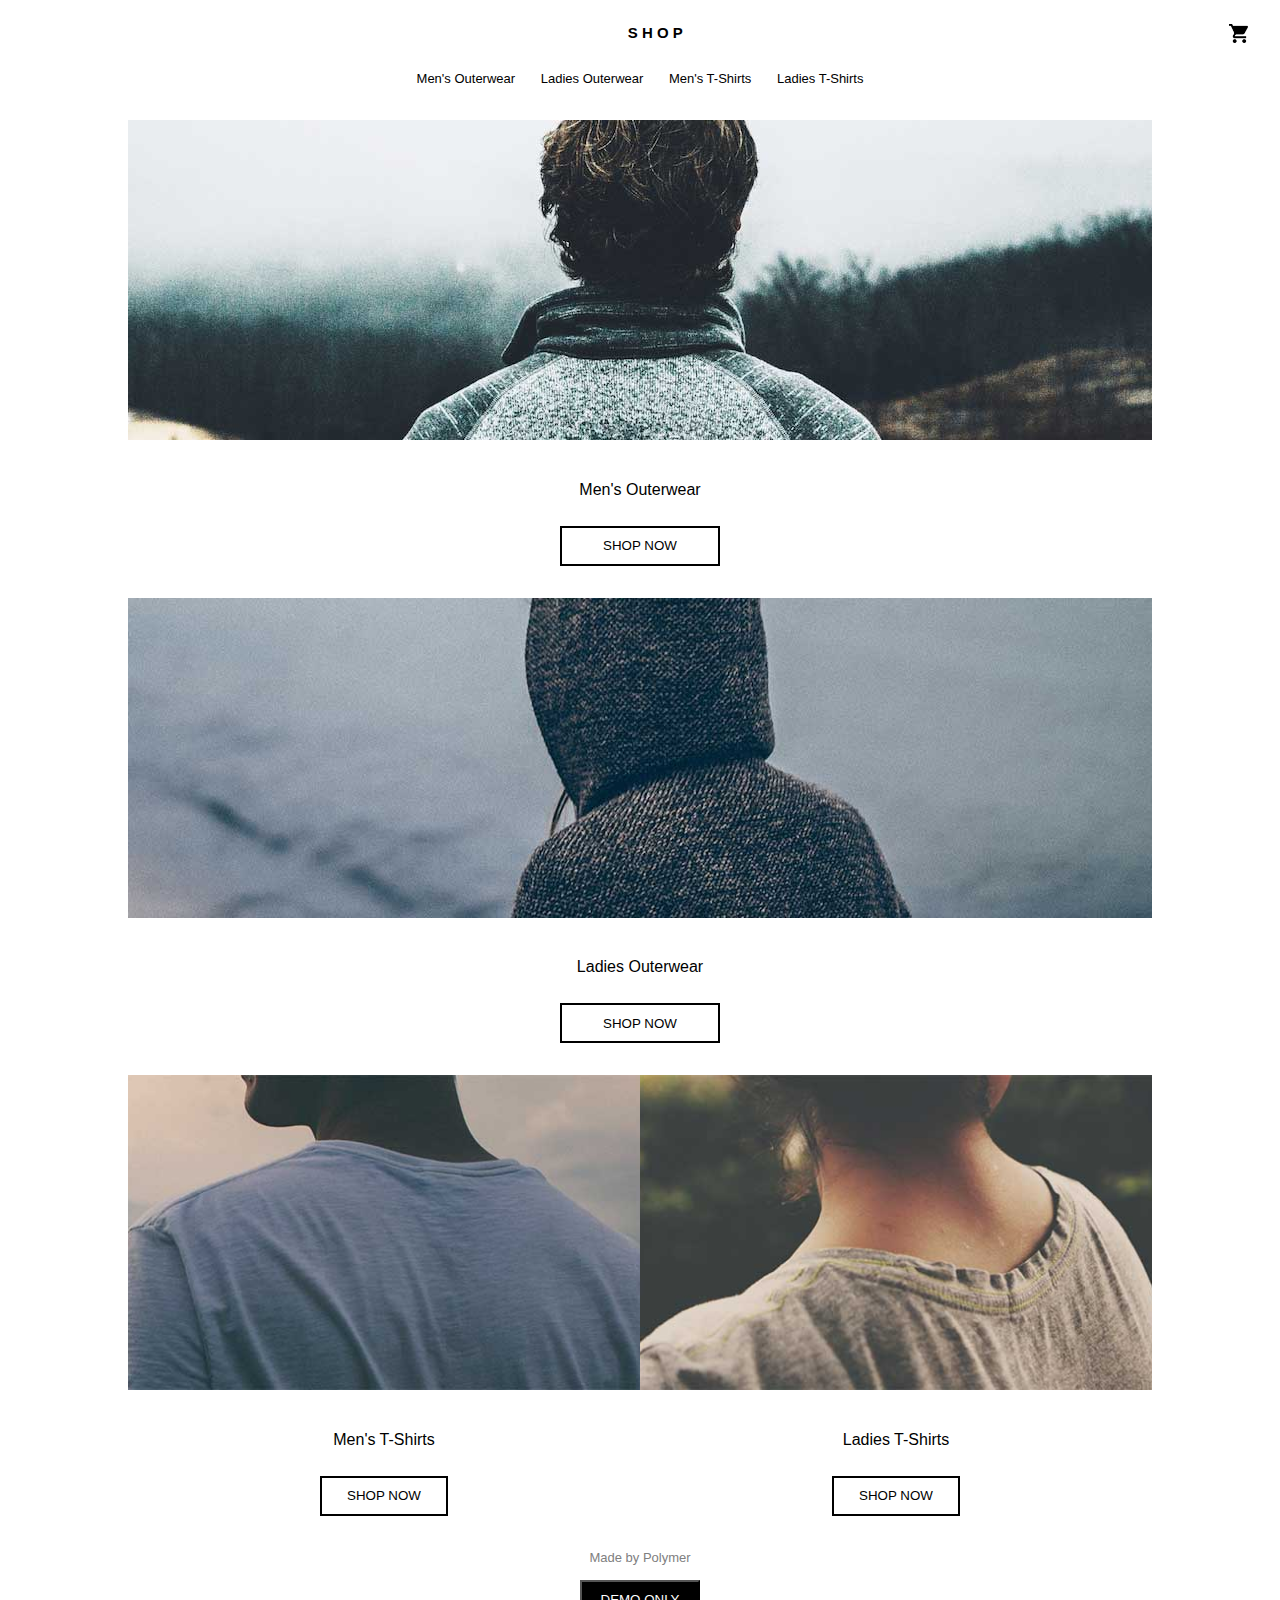
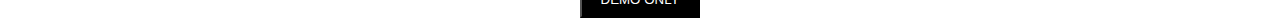
==== index.html @ fda77e6b "added index.html2nd time" ====
<!DOCTYPE html>
<html lang="en">
<head>
    <meta charset="UTF-8">
    <meta name="viewport" content="width=device-width, initial-scale=1.0">
    <link rel="stylesheet" href="../CSS/style.css"/>
    <title>Home-Page</title>
</head>
<body> 
    <div class="outer-container">
        <header class="heading"> 
            <!-- Three-line icon acting as a toggle button -->
            <div class="three-line" id="menu-toggle">
                <img class="three-line-img" src="../Image/three-line.png" alt="three-line icon">
            </div>
            <!-- Header Content -->
            <div class="heading-cart">
                <a href="../HTML/home-page.html" class="image-link">
                <h3 class="shop-heading">S H O P</h3></a> 
                <a href="../HTML/cart-page.html" class="image-link">
                <img class="cart-img" src="../Image/cart.png" alt="cart icon"/></a>
            </div>
        </header> 

        <!-- Sidebar menu -->
        <div class="sidebar" id="sidebar">
            <ul class="item-list-sidebar">
                <a href="../HTML/item-page.html" class="image-link">
                <li>Men's Outerwear</li></a>
                <a href="../HTML/ladies-item-page.html" class="image-link">
                <li>Ladies Outerwear</li></a>
                <a href="../HTML/men-tshirt-item.html" class="image-link">
                <li>Men's T-Shirts</li></a>
                <a href="../HTML/item-page.html" class="image-link">
                <li>Ladies T-Shirts</li></a>
            </ul>
        </div>

         <!-- Overlay that closes the sidebar when clicked -->
         <div class="sidebar-overlay" id="sidebar-overlay"></div>

        <!-- Main Container -->
    <div class="main-container"> 
        
        <div id="scroll-item">
            <ul class="item-list">
                <a href="../HTML/item-page.html" class="image-link">
                    <li>Men's Outerwear</li></a>
                    <a href="../HTML/ladies-item-page.html" class="image-link">
                    <li>Ladies Outerwear</li></a>
                    <a href="../HTML/men-tshirt-item.html" class="image-link">
                    <li>Men's T-Shirts</li></a>
                    <a href="../HTML/item-page.html" class="image-link">
                    <li>Ladies T-Shirts</li></a>
            </ul>

        </div> 
        <!-- <img src="../Image/mens_outerwear.jpg" alt="men's outerwear"/> -->
        <a href="../HTML/item-page.html" class=" img-url" >
            <img src="../Image/mens_outerwear.jpg" alt="men's outerwear" class="home-image"/>
        </a>
        <p class="mens-heading">Men's Outerwear</p> 
        <div class="shop-button-div">
            <a href="../HTML/item-page.html" class="image-link">
            <button class="shop-button">SHOP NOW</button></a>
        </div>
        <!-- <img src="../Image/ladies_outerwear.png" alt="ladies outerwear" /> -->
        <a href="../HTML/ladies-item-page.html" class="img-url">
        <img src="../Image/ladies_outerwear.png" alt="ladies outerwear" class="home-image"/>
        </a>    
        <p class="mens-heading">Ladies Outerwear</p> 
        <div class="shop-button-div">
            <a href="../HTML/ladies-item-page.html" class="image-link">
            <button class="shop-button">SHOP NOW</button></a>
        </div> 
        <div class="t-shirt-div">
            <div class="Mens-tshirt">
                <a href="../HTML/item-page.html" class="img-url">
                <img  class="m-tshirt-img"src="../Image/Mens-tshirt.png" alt="men's tshirt" class="home-image"/>
                </a>
                <p class="mens-heading">Men's T-Shirts</p> 
                <div class="shop-button-div">
                    <a href="../HTML/men-tshirt-item.html" class="image-link">
                    <button class="shop-button">SHOP NOW</button></a>
                </div>
            </div>
            <div class="ladies-tshirt">
                <a href="../HTML/ladies-tshirt-item.html" class="img-url">
                <img class="l-tshirt-img" src="../Image/Ladies-tshirt.png" alt="ladies tshirt" class="home-image"/>
                <!-- <img class="l-tshirt-img" src="../Image/Ladies-tshirt.png" alt="ladies tshirt" /> -->
                </a>
                <p class="mens-heading">Ladies T-Shirts</p> 
                <div class="shop-button-div">
                    <a href="../HTML/ladies-tshirt-item.html" class="image-link">
                    <button class="shop-button">SHOP NOW</button></a>
                </div>
            </div>
        </div> 
        <p class="made-by">Made by Polymer</p> 
        <div class="demo-button-div">
            <a href="../HTML/item-page.html" class="image-link">
            <button class="demo-button">DEMO ONLY</button></a>
        </div>
        
        


    </div>
</div> 
<script src="../JS/Home-Page.js"></script>
    
</body>
</html>
---- CSS/style.css ----
*{
    box-sizing: border-box;
    margin: 0;
    padding: 0;
}
.outer-container{
    font-family: 'Roboto', 'Noto', sans-serif;
    min-height: 100vh;
    max-width: 100vw;
    overflow-x: hidden;
    object-fit: contain; 
}
.main-container{
    font-size: 13px;
    line-height: 1.5;
    display: flex;
    flex-direction: column;
    justify-content: center;
    align-items: center;
    object-fit: contain; 
    padding: 0;

}
.heading{
   
    color: black;
    display: flex;
    flex-direction: row;
    justify-content: space-between;
    font-size: 0.8rem;
    margin: 1.5rem 2rem  1rem ;
    margin-bottom: 1.4rem;
}

.three-line{
    width: 40vw;
    cursor: pointer;
    display: flex;
    align-items: center;
}
.heading-cart{
    width: 60vw;
    display: flex;
    flex-direction: row;
    justify-content: space-between;
}
.shop-heading{
    cursor: pointer;
}

.three-line-img{
    display: inline;
    width: 1.2rem;  
    height: 1.5rem; 
    margin-top: -0.2rem;
}
.cart-img{
    width:1.2rem;
    height: 1.2rem;
}
.item-list{
    display: none;
   
}
.mens-heading{
    margin-top: 2rem;
    font-size: 1rem;

}
.shop-button-div{
    margin-top: 1.5rem;
    margin-bottom: 2rem;
    cursor: pointer;
}
.demo-button-div{
    margin-top: 0.8rem;
}
.shop-button{
    width:10rem;
    height: 2.5rem;
    background-color: white;
    border: 2px solid black;
    cursor: pointer;
}
.demo-button{
    width:7.5rem;
    height: 2.4rem;
    color: white;
    background-color: black;

}
.t-shirt-div{
    display: flex;
    flex-direction: row;
    overflow: hidden; 
    margin: 0;
}
img{
    object-fit: cover;
    height: 35vh;
}

.Mens-tshirt{
    display: flex;
    flex-direction: column;
    text-align: center;
}
.ladies-tshirt{
    display: flex;
    flex-direction: column;
    text-align: center;

}
.Mens-tshirt button{
    width:8rem;
}
.ladies-tshirt button{
    width:8rem;
}
    
.m-tshirt-img{
    width:100%;
}
.l-tshirt-img{
    width:100%;
} 
.made-by{
    color: grey;
}
.sidebar {
    position: fixed;
    top: 0;
    left: -80vw; 
    width: 80vw; 
    height: 100vh;
    background-color:white;
    transition: left 0.3s ease;
    padding-top: 2rem;
    z-index: 2;
}

.sidebar .item-list-sidebar {
    display: flex;
    flex-direction: column;
    list-style: none;
    padding-left: 1rem;
    font-size: 0.8rem;
    color: grey;
    gap: 1rem;
}
.item-list-sidebar li{
    margin-bottom: 1.5rem;
}
.sidebar-overlay {
    display: none; 
    position: fixed;
    top: 0;
    left: 80vw; 
    width: 20vw; 
    height: 100vh;
    background-color: rgba(0, 0, 0, 0.5); 
    cursor: pointer;
    z-index: 1; 
}

.image-link {
    display: inline-block; 
    text-decoration: none; 
    color: black;
}
.product-image {
    width: 100%; 
    display: block; 
}
li{
    cursor: pointer;
}

@media (min-width: 321px) {
    
    .item-list {
        display: flex;
        flex-direction: row;
        list-style-type: none;
        gap: 2vw;
        margin-bottom: 2rem;
    }
    .three-line-img{
        display: none;
    }
    .three-line{
        width: 49vw;
    }
    .heading-cart{
        width: 51vw;
    }
    .t-shirt-div{
        width: 80%;
        .img-url {
      width: 100%;
    }
    }
    .Mens-tshirt, .ladies-tshirt {
        display: flex;
        flex-direction: column;
        text-align: center;
        flex: 1; /* Ensure both images take equal space */
    }
    .img-url{
        width:80%;
        img{
            width: 100%;
        }
    }
    .home-image {
        height: 320px;
        width: 80%;
      }
   
}
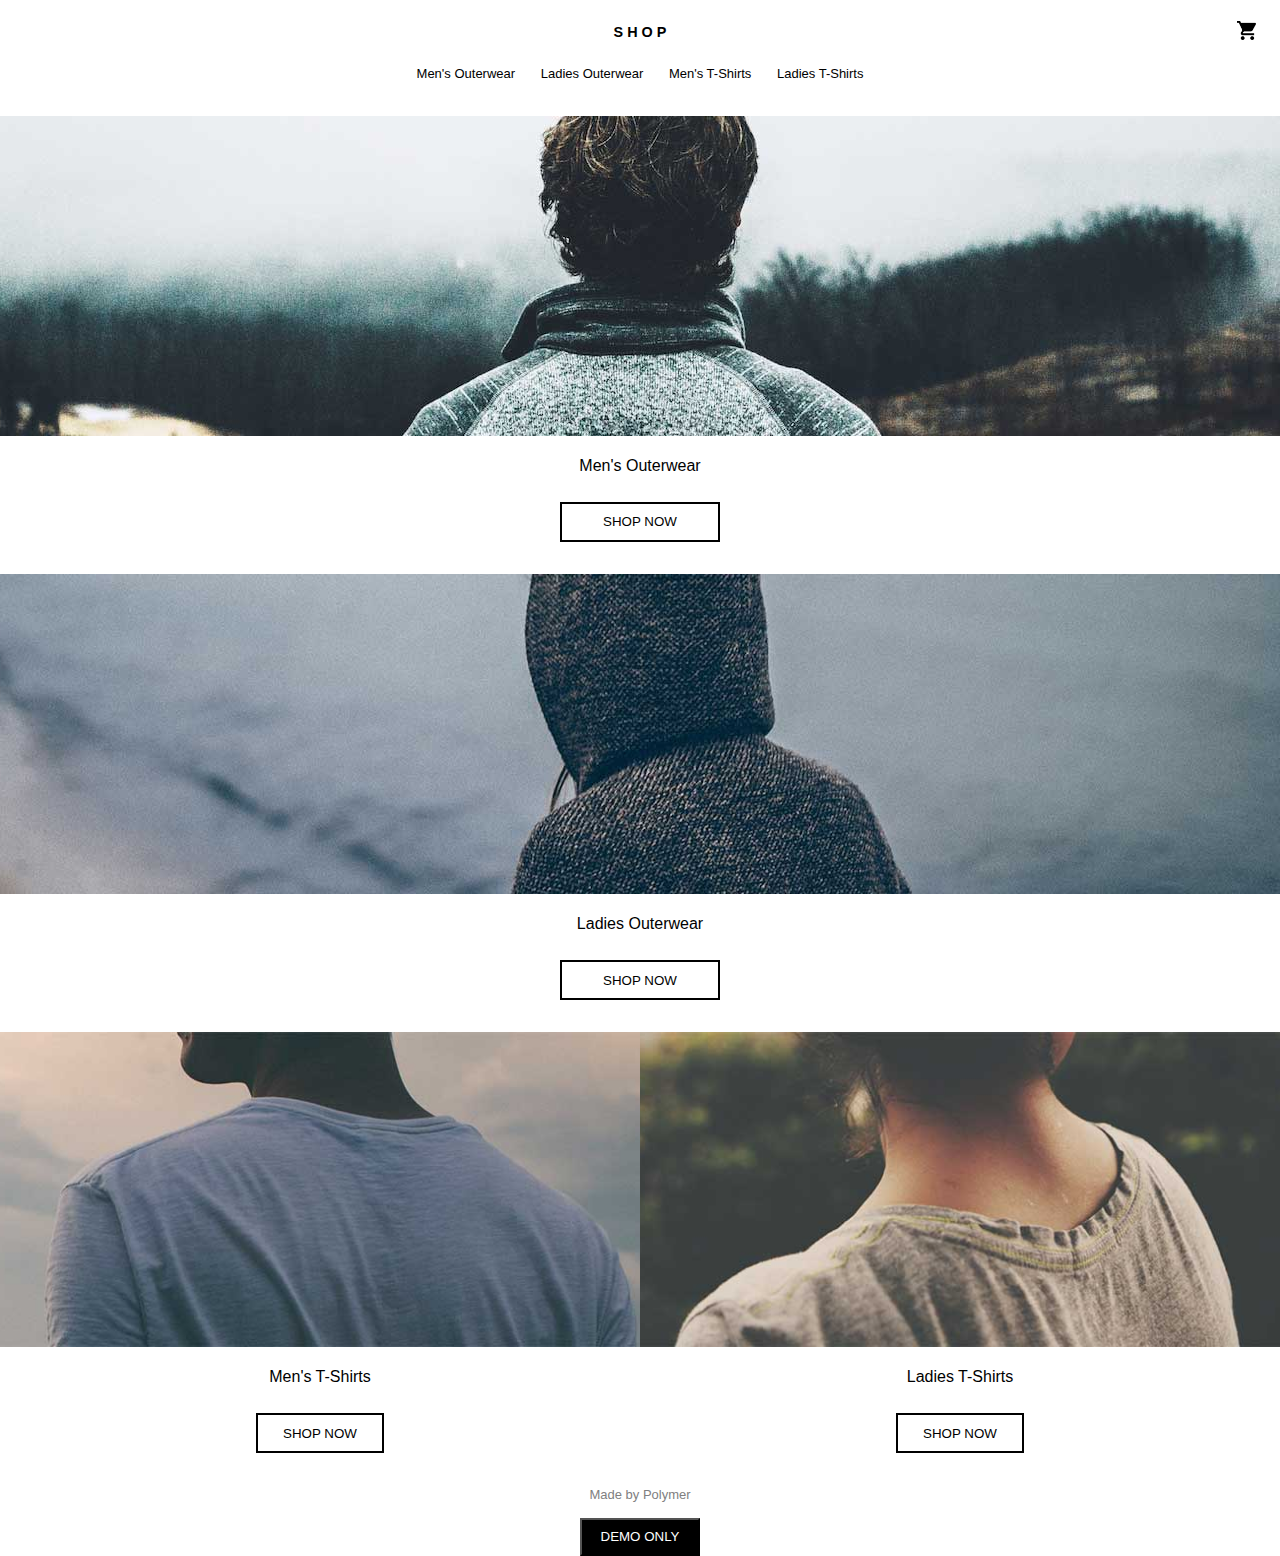
==== commit d335d85e: "updated entire project url" ====
--- a/index.html
+++ b/index.html
@@ -3,35 +3,45 @@
 <head>
     <meta charset="UTF-8">
     <meta name="viewport" content="width=device-width, initial-scale=1.0">
-    <link rel="stylesheet" href="../CSS/style.css"/>
+    <link rel="stylesheet" href="CSS/style.css"/>
     <title>Home-Page</title>
 </head>
 <body> 
     <div class="outer-container">
-        <header class="heading"> 
-            <!-- Three-line icon acting as a toggle button -->
+        <!-- <header class="heading"> 
             <div class="three-line" id="menu-toggle">
-                <img class="three-line-img" src="../Image/three-line.png" alt="three-line icon">
+                <img class="three-line-img" src="Image/three-line.png" alt="three-line icon">
             </div>
-            <!-- Header Content -->
             <div class="heading-cart">
-                <a href="../HTML/home-page.html" class="image-link">
+                <a href="index.html" class="image-link">
                 <h3 class="shop-heading">S H O P</h3></a> 
-                <a href="../HTML/cart-page.html" class="image-link">
-                <img class="cart-img" src="../Image/cart.png" alt="cart icon"/></a>
+                <a href="/HTML/cart-page.html" class="image-link">
+                <img class="cart-img" src="Image/cart.png" alt="cart icon"/></a>
             </div>
-        </header> 
+        </header>   -->
+        <header class="heading">
+            <div class="three-line" id="menu-toggle">
+                <img class="three-line-img" src="Image/three-line.png" alt="three-line icon">
+            </div> 
+            <a href="index.html" class="image-link">
+                <h3 class="shop-heading">S H O P</h3></a>  
+            <div class="cart-icon">
+                <a href="HTML/cart-page.html" class="image-link">
+                    <img class="cart-img" src="Image/cart.png" alt="cart icon"/></a>
+            </div>
+
+        </header>
 
         <!-- Sidebar menu -->
         <div class="sidebar" id="sidebar">
             <ul class="item-list-sidebar">
-                <a href="../HTML/item-page.html" class="image-link">
+                <a href="HTML/item-page.html" class="image-link">
                 <li>Men's Outerwear</li></a>
-                <a href="../HTML/ladies-item-page.html" class="image-link">
+                <a href="HTML/ladies-item-page.html" class="image-link">
                 <li>Ladies Outerwear</li></a>
-                <a href="../HTML/men-tshirt-item.html" class="image-link">
+                <a href="HTML/men-tshirt-item.html" class="image-link">
                 <li>Men's T-Shirts</li></a>
-                <a href="../HTML/item-page.html" class="image-link">
+                <a href="HTML/ladies-tshirt-item.html" class="image-link">
                 <li>Ladies T-Shirts</li></a>
             </ul>
         </div>
@@ -44,61 +54,61 @@
         
         <div id="scroll-item">
             <ul class="item-list">
-                <a href="../HTML/item-page.html" class="image-link">
+                <a href="HTML/item-page.html" class="image-link">
                     <li>Men's Outerwear</li></a>
-                    <a href="../HTML/ladies-item-page.html" class="image-link">
+                    <a href="HTML/ladies-item-page.html" class="image-link">
                     <li>Ladies Outerwear</li></a>
-                    <a href="../HTML/men-tshirt-item.html" class="image-link">
+                    <a href="HTML/men-tshirt-item.html" class="image-link">
                     <li>Men's T-Shirts</li></a>
-                    <a href="../HTML/item-page.html" class="image-link">
+                    <a href="HTML/item-page.html" class="image-link">
                     <li>Ladies T-Shirts</li></a>
             </ul>
 
         </div> 
-        <!-- <img src="../Image/mens_outerwear.jpg" alt="men's outerwear"/> -->
-        <a href="../HTML/item-page.html" class=" img-url" >
-            <img src="../Image/mens_outerwear.jpg" alt="men's outerwear" class="home-image"/>
+        <!-- <img src="/Image/mens_outerwear.jpg" alt="men's outerwear"/> -->
+        <a href="HTML/item-page.html" class=" img-url" >
+            <img src="Image/mens_outerwear.jpg" alt="men's outerwear" class="home-image"/>
         </a>
         <p class="mens-heading">Men's Outerwear</p> 
         <div class="shop-button-div">
-            <a href="../HTML/item-page.html" class="image-link">
+            <a href="HTML/item-page.html" class="image-link">
             <button class="shop-button">SHOP NOW</button></a>
         </div>
-        <!-- <img src="../Image/ladies_outerwear.png" alt="ladies outerwear" /> -->
-        <a href="../HTML/ladies-item-page.html" class="img-url">
-        <img src="../Image/ladies_outerwear.png" alt="ladies outerwear" class="home-image"/>
+        <!-- <img src="/Image/ladies_outerwear.png" alt="ladies outerwear" /> -->
+        <a href="HTML/ladies-item-page.html" class="img-url">
+        <img src="Image/ladies_outerwear.png" alt="ladies outerwear" class="home-image"/>
         </a>    
         <p class="mens-heading">Ladies Outerwear</p> 
         <div class="shop-button-div">
-            <a href="../HTML/ladies-item-page.html" class="image-link">
+            <a href="HTML/ladies-item-page.html" class="image-link">
             <button class="shop-button">SHOP NOW</button></a>
         </div> 
         <div class="t-shirt-div">
             <div class="Mens-tshirt">
-                <a href="../HTML/item-page.html" class="img-url">
-                <img  class="m-tshirt-img"src="../Image/Mens-tshirt.png" alt="men's tshirt" class="home-image"/>
+                <a href="HTML/men-tshirt-item.html" class="img-url">
+                <img  class="m-tshirt-img"src="Image/Mens-tshirt.png" alt="men's tshirt" class="home-image"/>
                 </a>
                 <p class="mens-heading">Men's T-Shirts</p> 
                 <div class="shop-button-div">
-                    <a href="../HTML/men-tshirt-item.html" class="image-link">
+                    <a href="HTML/men-tshirt-item.html" class="image-link">
                     <button class="shop-button">SHOP NOW</button></a>
                 </div>
             </div>
             <div class="ladies-tshirt">
-                <a href="../HTML/ladies-tshirt-item.html" class="img-url">
-                <img class="l-tshirt-img" src="../Image/Ladies-tshirt.png" alt="ladies tshirt" class="home-image"/>
-                <!-- <img class="l-tshirt-img" src="../Image/Ladies-tshirt.png" alt="ladies tshirt" /> -->
+                <a href="HTML/ladies-tshirt-item.html" class="img-url">
+                <img class="l-tshirt-img" src="Image/Ladies-tshirt.png" alt="ladies tshirt" class="home-image"/>
+                <!-- <img class="l-tshirt-img" src="/Image/Ladies-tshirt.png" alt="ladies tshirt" /> -->
                 </a>
                 <p class="mens-heading">Ladies T-Shirts</p> 
                 <div class="shop-button-div">
-                    <a href="../HTML/ladies-tshirt-item.html" class="image-link">
+                    <a href="HTML/ladies-tshirt-item.html" class="image-link">
                     <button class="shop-button">SHOP NOW</button></a>
                 </div>
             </div>
         </div> 
         <p class="made-by">Made by Polymer</p> 
         <div class="demo-button-div">
-            <a href="../HTML/item-page.html" class="image-link">
+            <a href="HTML/item-page.html" class="image-link">
             <button class="demo-button">DEMO ONLY</button></a>
         </div>
         
@@ -107,7 +117,7 @@
 
     </div>
 </div> 
-<script src="../JS/Home-Page.js"></script>
+<script src="JS/Home-Page.js"></script>
     
 </body>
 </html>--- a/CSS/style.css
+++ b/CSS/style.css
@@ -5,8 +5,10 @@
 }
 .outer-container{
     font-family: 'Roboto', 'Noto', sans-serif;
+    max-width: 1440px;
     min-height: 100vh;
-    max-width: 100vw;
+    width: 100%;
+    margin: 0 auto; /* Center content on larger screens */
     overflow-x: hidden;
     object-fit: contain; 
 }
@@ -22,21 +24,37 @@
 
 }
 .heading{
-   
-    color: black;
+    display: flex;
+    position: relative;
+    padding: 1.5rem;
+    justify-content: center;
+    width:100%;
+    height:3vh;
+    height: auto;
+    /* color: black;
     display: flex;
     flex-direction: row;
     justify-content: space-between;
     font-size: 0.8rem;
     margin: 1.5rem 2rem  1rem ;
-    margin-bottom: 1.4rem;
+    margin-bottom: 1.4rem; */
+}
+.cart-icon{
+    cursor: pointer;
+    position:absolute;
+    top:1.3rem;
+    right:1.5rem;
+
 }
 
 .three-line{
-    width: 40vw;
-    cursor: pointer;
-    display: flex;
-    align-items: center;
+    /* width: 40vw; */
+    cursor: pointer;
+    position:absolute;
+    top:1.2rem;
+    left:1.5rem;
+    /* display: flex; */
+    /* align-items: center; */
 }
 .heading-cart{
     width: 60vw;
@@ -46,13 +64,14 @@
 }
 .shop-heading{
     cursor: pointer;
+    font-size: 0.9rem;
 }
 
 .three-line-img{
     display: inline;
     width: 1.2rem;  
     height: 1.5rem; 
-    margin-top: -0.2rem;
+    /* margin-top: -0.2rem; */
 }
 .cart-img{
     width:1.2rem;
@@ -63,7 +82,7 @@
    
 }
 .mens-heading{
-    margin-top: 2rem;
+    margin-top: 0.8rem;
     font-size: 1rem;
 
 }
@@ -175,8 +194,13 @@
 li{
     cursor: pointer;
 }
-
-@media (min-width: 321px) {
+.home-image{
+    width:100%;
+    height:240px;
+    object-fit: cover;
+}
+
+@media (min-width: 768px) {
     
     .item-list {
         display: flex;
@@ -188,9 +212,9 @@
     .three-line-img{
         display: none;
     }
-    .three-line{
+    /* .three-line{
         width: 49vw;
-    }
+    } */
     .heading-cart{
         width: 51vw;
     }
@@ -207,15 +231,24 @@
         flex: 1; /* Ensure both images take equal space */
     }
     .img-url{
+       
         width:80%;
+        width:min(100%,1440px);
+       
         img{
             width: 100%;
         }
     }
     .home-image {
         height: 320px;
+        width:min(100%,1440px);
         width: 80%;
       }
+      .t-shirt-div{
+        
+        width:80%;
+        width: min(100%, 1440px);
+      }
    
 }
 
